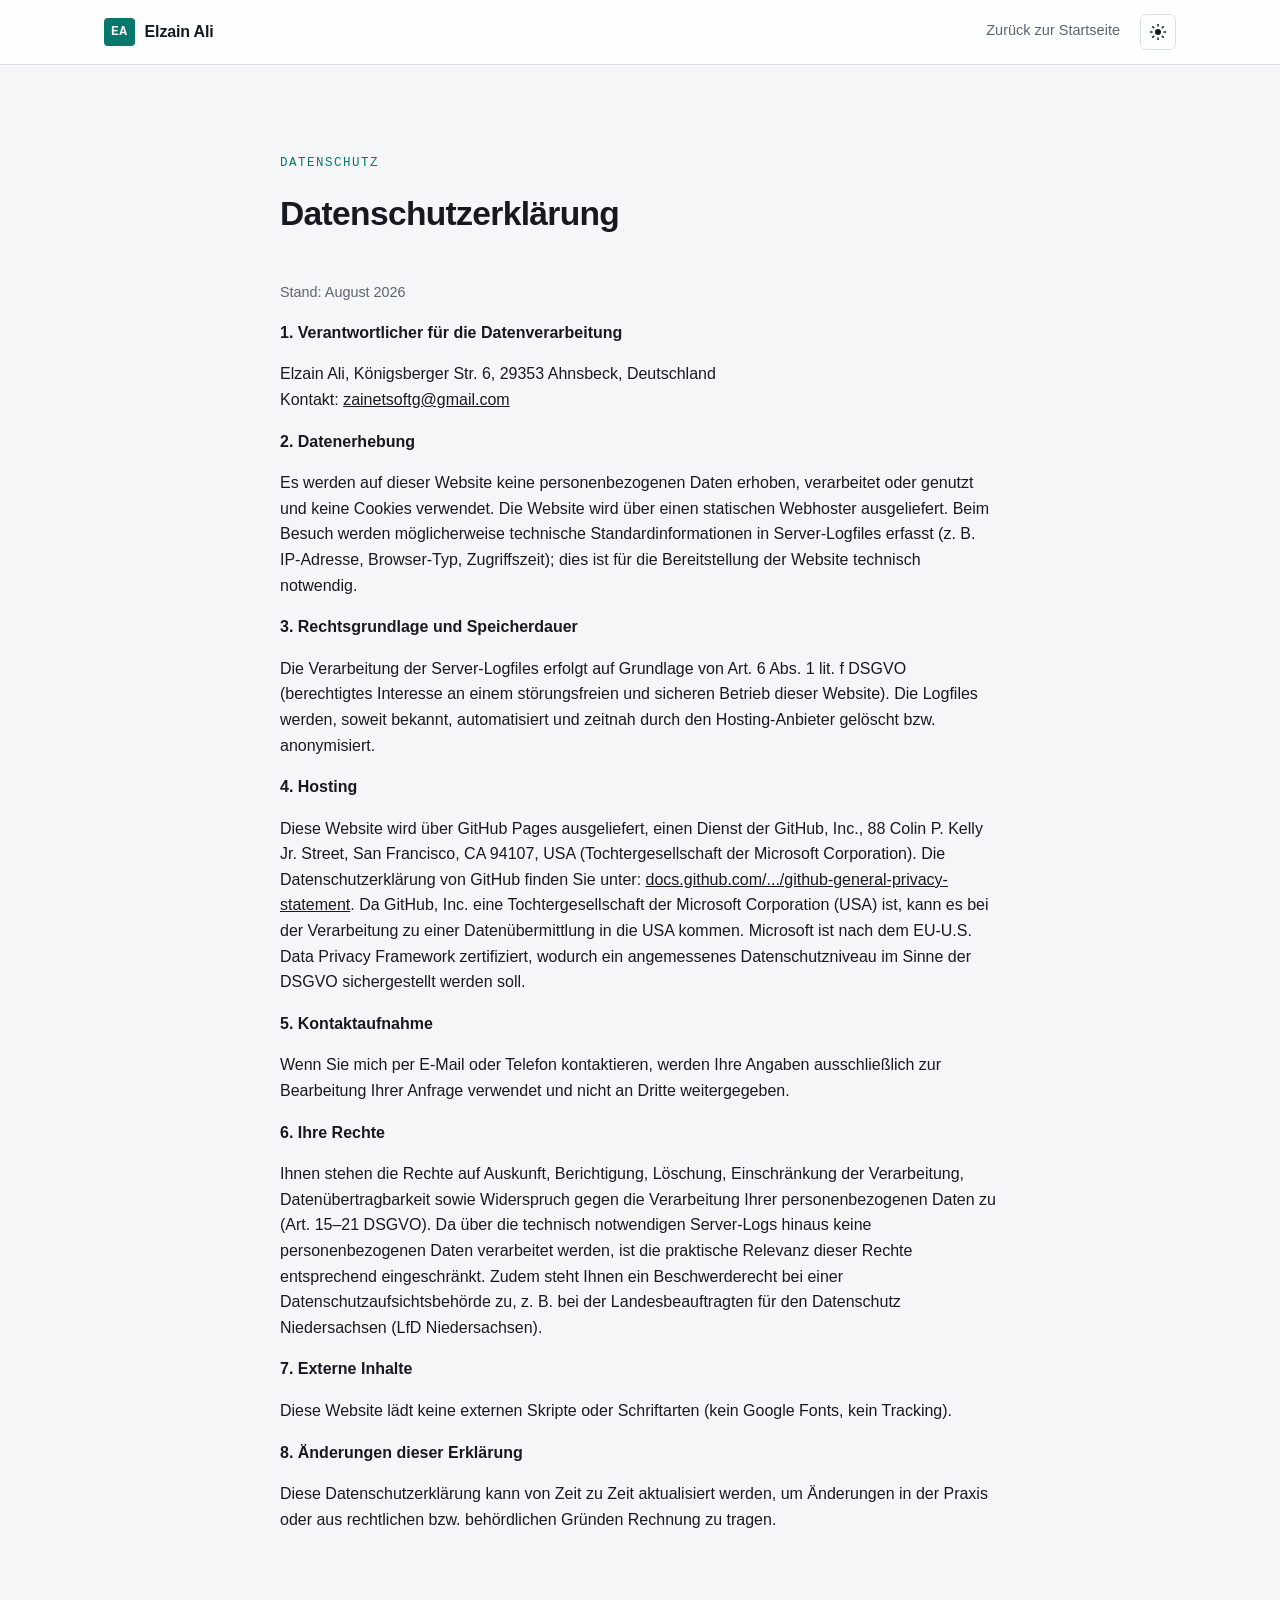
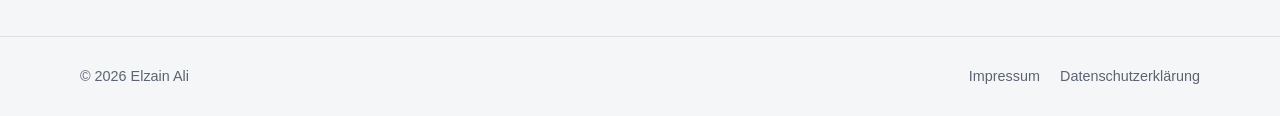
==== datenschutz.html @ a450edaa "add" ====
<!DOCTYPE html>
<html lang="de">
<head>
<meta charset="UTF-8">
<meta name="viewport" content="width=device-width, initial-scale=1.0">
<title>Datenschutzerklärung — Elzain Ali</title>
<meta name="description" content="Datenschutzerklärung der persönlichen Portfolio-Website von Elzain Ali.">
<script>
(function(){
  try{
    var stored = localStorage.getItem('theme');
    var theme = stored || (window.matchMedia('(prefers-color-scheme: light)').matches ? 'light' : 'dark');
    if(theme === 'light'){ document.documentElement.setAttribute('data-theme','light'); }
  }catch(e){}
})();
</script>
<link rel="stylesheet" href="style.css">
</head>
<body>

<header class="site-header">
  <div class="header-inner">
    <a href="index.html" class="brand">
      <span class="brand-mark">EA</span>
      <span class="brand-name">Elzain Ali</span>
    </a>
    <nav class="main-nav" aria-label="Hauptnavigation">
      <a href="index.html">Zurück zur Startseite</a>
      <button type="button" class="theme-toggle" id="theme-toggle" aria-label="Zum hellen Modus wechseln" aria-pressed="false">
        <svg class="icon-moon" viewBox="0 0 24 24" width="18" height="18" aria-hidden="true" focusable="false">
          <mask id="moon-mask">
            <rect x="0" y="0" width="24" height="24" fill="#fff"></rect>
            <circle cx="15" cy="9" r="7" fill="#000"></circle>
          </mask>
          <circle cx="12" cy="12" r="9" fill="currentColor" mask="url(#moon-mask)"></circle>
        </svg>
        <svg class="icon-sun" viewBox="0 0 24 24" width="18" height="18" aria-hidden="true" focusable="false" fill="none" stroke="currentColor" stroke-width="2" stroke-linecap="round">
          <circle cx="12" cy="12" r="4" fill="currentColor" stroke="none"></circle>
          <line x1="12" y1="2" x2="12" y2="4"></line>
          <line x1="12" y1="20" x2="12" y2="22"></line>
          <line x1="2" y1="12" x2="4" y2="12"></line>
          <line x1="20" y1="12" x2="22" y2="12"></line>
          <line x1="4.93" y1="4.93" x2="6.34" y2="6.34"></line>
          <line x1="17.66" y1="17.66" x2="19.07" y2="19.07"></line>
          <line x1="4.93" y1="19.07" x2="6.34" y2="17.66"></line>
          <line x1="17.66" y1="6.34" x2="19.07" y2="4.93"></line>
        </svg>
      </button>
    </nav>
  </div>
</header>

<main id="main">
  <section class="section">
    <div class="section-inner narrow">
      <p class="section-label">Datenschutz</p>
      <h2 class="section-title">Datenschutzerklärung</h2>
      <p style="color:var(--text-muted); font-size:0.9rem;">Stand: August 2026</p>

      <p><strong>1. Verantwortlicher für die Datenverarbeitung</strong></p>
      <p>
        Elzain Ali, Königsberger Str. 6, 29353 Ahnsbeck, Deutschland<br>
        Kontakt: <a href="mailto:zainetsoftg@gmail.com">zainetsoftg@gmail.com</a>
      </p>

      <p><strong>2. Datenerhebung</strong></p>
      <p>
        Es werden auf dieser Website keine personenbezogenen Daten erhoben, verarbeitet oder genutzt
        und keine Cookies verwendet. Die Website wird über einen statischen Webhoster ausgeliefert.
        Beim Besuch werden möglicherweise technische Standardinformationen in Server-Logfiles erfasst
        (z. B. IP-Adresse, Browser-Typ, Zugriffszeit); dies ist für die Bereitstellung der Website
        technisch notwendig.
      </p>

      <p><strong>3. Rechtsgrundlage und Speicherdauer</strong></p>
      <p>
        Die Verarbeitung der Server-Logfiles erfolgt auf Grundlage von Art. 6 Abs. 1 lit. f DSGVO
        (berechtigtes Interesse an einem störungsfreien und sicheren Betrieb dieser Website). Die
        Logfiles werden, soweit bekannt, automatisiert und zeitnah durch den Hosting-Anbieter gelöscht
        bzw. anonymisiert.
      </p>

      <p><strong>4. Hosting</strong></p>
      <p>
        Diese Website wird über GitHub Pages ausgeliefert, einen Dienst der GitHub, Inc.,
        88 Colin P. Kelly Jr. Street, San Francisco, CA 94107, USA (Tochtergesellschaft der
        Microsoft Corporation). Die Datenschutzerklärung von GitHub finden Sie unter:
        <a href="https://docs.github.com/en/site-policy/privacy-policies/github-general-privacy-statement">docs.github.com/.../github-general-privacy-statement</a>.
        Da GitHub, Inc. eine Tochtergesellschaft der Microsoft Corporation (USA) ist, kann es bei der
        Verarbeitung zu einer Datenübermittlung in die USA kommen. Microsoft ist nach dem
        EU-U.S. Data Privacy Framework zertifiziert, wodurch ein angemessenes Datenschutzniveau im
        Sinne der DSGVO sichergestellt werden soll.
      </p>

      <p><strong>5. Kontaktaufnahme</strong></p>
      <p>
        Wenn Sie mich per E-Mail oder Telefon kontaktieren, werden Ihre Angaben ausschließlich zur
        Bearbeitung Ihrer Anfrage verwendet und nicht an Dritte weitergegeben.
      </p>

      <p><strong>6. Ihre Rechte</strong></p>
      <p>
        Ihnen stehen die Rechte auf Auskunft, Berichtigung, Löschung, Einschränkung der Verarbeitung,
        Datenübertragbarkeit sowie Widerspruch gegen die Verarbeitung Ihrer personenbezogenen Daten zu
        (Art. 15–21 DSGVO). Da über die technisch notwendigen Server-Logs hinaus keine
        personenbezogenen Daten verarbeitet werden, ist die praktische Relevanz dieser Rechte
        entsprechend eingeschränkt. Zudem steht Ihnen ein Beschwerderecht bei einer
        Datenschutzaufsichtsbehörde zu, z. B. bei der Landesbeauftragten für den Datenschutz
        Niedersachsen (LfD Niedersachsen).
      </p>

      <p><strong>7. Externe Inhalte</strong></p>
      <p>
        Diese Website lädt keine externen Skripte oder Schriftarten (kein Google Fonts, kein Tracking).
      </p>

      <p><strong>8. Änderungen dieser Erklärung</strong></p>
      <p>
        Diese Datenschutzerklärung kann von Zeit zu Zeit aktualisiert werden, um Änderungen in der
        Praxis oder aus rechtlichen bzw. behördlichen Gründen Rechnung zu tragen.
      </p>
    </div>
  </section>
</main>

<footer class="site-footer">
  <div class="footer-inner">
    <p>© 2026 Elzain Ali</p>
    <nav aria-label="Rechtliches">
      <a href="impressum.html">Impressum</a>
      <a href="datenschutz.html">Datenschutzerklärung</a>
    </nav>
  </div>
</footer>

<script src="script.js"></script>
</body>
</html>
---- style.css ----
/* ===== Tokens ===== */
:root{
  --bg:#14171c;
  --surface:#1b1f26;
  --surface-2:#232830;
  --border:#2e343d;
  --text:#eceef1;
  --text-lead:#dfe3e8;
  --text-soft:#c7cdd5;
  --text-muted:#9ba3af;
  --accent:#4fd1c5;
  --accent-2:#e8b14c;
  --accent-hover:#69ded3;
  --on-accent:#0b0e12;
  --header-bg:rgba(20,23,28,0.9);
  --spot-glow:rgba(79,209,197,0.14);
  --accent-ring:rgba(79,209,197,0.12);

  --font-display: -apple-system, "Segoe UI", "Helvetica Neue", Arial, sans-serif;
  --font-body: -apple-system, "Segoe UI", "Helvetica Neue", Arial, sans-serif;
  --font-mono: ui-monospace, "SFMono-Regular", "Cascadia Code", Consolas, "Courier New", monospace;

  --maxw: 1120px;
}

/* ===== Light theme ===== */
:root[data-theme="light"]{
  --bg:#f5f6f8;
  --surface:#ffffff;
  --surface-2:#eef0f3;
  --border:#dbe0e6;
  --text:#161a20;
  --text-lead:#262b33;
  --text-soft:#3d434d;
  --text-muted:#5b6472;
  --accent:#08776c;
  --accent-2:#8a5a00;
  --accent-hover:#0a6259;
  --on-accent:#f5f6f8;
  --header-bg:rgba(255,255,255,0.85);
  --spot-glow:rgba(8,119,108,0.10);
  --accent-ring:rgba(8,119,108,0.16);
}

*{ box-sizing:border-box; }
html{ scroll-behavior:smooth; }
@media (prefers-reduced-motion: reduce){
  html{ scroll-behavior:auto; }
  *{
    animation-duration:0.001ms !important; animation-iteration-count:1 !important;
    transition-duration:0.001ms !important; transition-delay:0ms !important;
  }
}

body{
  margin:0;
  background:var(--bg);
  color:var(--text);
  font-family:var(--font-body);
  line-height:1.6;
  -webkit-font-smoothing:antialiased;
  transition:background-color .3s ease, color .3s ease;
}

img{ max-width:100%; display:block; }
a{ color:inherit; }

.skip-link{
  position:absolute; left:-999px; top:0;
  background:var(--accent); color:var(--on-accent); padding:10px 16px; z-index:200;
}
.skip-link:focus{ left:12px; top:12px; }

/* ===== Header ===== */
.site-header{
  position:sticky; top:0; z-index:100;
  background:var(--header-bg);
  backdrop-filter:blur(8px);
  border-bottom:1px solid var(--border);
  transition:background-color .3s ease, border-color .3s ease;
}
.header-inner{
  max-width:var(--maxw); margin:0 auto; padding:14px 24px;
  display:flex; align-items:center; justify-content:space-between;
}
.brand{ display:flex; align-items:center; gap:10px; text-decoration:none; }
.brand-mark{
  font-family:var(--font-mono); font-size:13px; font-weight:700;
  color:var(--bg); background:var(--accent);
  padding:4px 7px; border-radius:4px; letter-spacing:0.5px;
}
.brand-name{ font-weight:700; letter-spacing:-0.01em; }

.main-nav{ display:flex; align-items:center; }
.main-nav a{ margin-left:28px; }
.main-nav a:first-child{ margin-left:0; }
.main-nav a{
  position:relative;
  display:inline-block;
  text-decoration:none; color:var(--text-muted); font-size:14.5px;
  font-weight:500; transition:color .15s ease;
  padding-bottom:3px;
}
.main-nav a::after{
  content:"";
  position:absolute; left:50%; bottom:0;
  width:0; height:1.5px;
  background:var(--accent);
  transform:translateX(-50%);
  transition:width .25s ease;
}
.main-nav a:hover, .main-nav a:focus-visible{ color:var(--accent); }
.main-nav a:hover::after, .main-nav a:focus-visible::after{ width:100%; }

/* ===== Theme toggle ===== */
.theme-toggle{
  position:relative;
  width:36px; height:36px;
  margin-left:20px;
  flex-shrink:0;
  display:inline-flex; align-items:center; justify-content:center;
  border:1px solid var(--border);
  border-radius:6px;
  background:none;
  color:var(--text);
  cursor:pointer;
  transition:border-color .3s ease, color .3s ease;
}
.theme-toggle:hover{ border-color:var(--accent); color:var(--accent); }
.theme-toggle svg{
  position:absolute;
  transition:opacity .35s ease, transform .45s ease;
}
.theme-toggle .icon-sun{ opacity:0; transform:rotate(-90deg) scale(.5); }
.theme-toggle .icon-moon{ opacity:1; transform:rotate(0deg) scale(1); }
:root[data-theme="light"] .theme-toggle .icon-moon{ opacity:0; transform:rotate(110deg) scale(.5); }
:root[data-theme="light"] .theme-toggle .icon-sun{ opacity:1; transform:rotate(0deg) scale(1); }

.nav-toggle{
  display:none; flex-direction:column; justify-content:center; align-items:center;
  width:36px; height:36px; background:none; border:1px solid var(--border);
  border-radius:6px; cursor:pointer;
  transition:border-color .3s ease;
}
.nav-toggle span{ width:20px; height:2px; background:var(--text); border-radius:2px; transition:background-color .3s ease; }
.nav-toggle span + span{ margin-top:5px; }

@media (max-width:760px){
  .main-nav{
    position:absolute; top:100%; left:0; right:0;
    background:var(--surface); border-bottom:1px solid var(--border);
    flex-direction:column; align-items:flex-start; padding:8px 24px 18px;
    display:none;
    transition:background-color .3s ease, border-color .3s ease;
  }
  .main-nav.open{ display:flex; }
  .nav-toggle{ display:flex; }
  .theme-toggle{ margin-left:0; margin-top:14px; }
}

/* ===== Hero ===== */
.hero{
  position:relative;
  padding:96px 24px 64px;
  overflow:hidden;
}
.hero::before{
  content:"";
  position:absolute;
  inset:0;
  z-index:0;
  background:radial-gradient(
    circle 420px at var(--spot-x, 50%) var(--spot-y, 30%),
    var(--spot-glow), transparent 70%
  );
  opacity:0;
  transition:opacity .4s ease;
  pointer-events:none;
}
.hero.spotlight-active::before{ opacity:1; }
.hero-inner{ position:relative; z-index:1; max-width:var(--maxw); margin:0 auto; }

.hero-top{
  display:flex;
  align-items:center;
  gap:48px;
  flex-wrap:wrap-reverse;
}
.hero-text{ flex:1 1 420px; min-width:0; }

.hero-photo{
  width:180px;
  height:180px;
  flex-shrink:0;
  border-radius:50%;
  object-fit:cover;
  border:3px solid var(--accent);
  box-shadow:0 0 0 6px var(--accent-ring);
  transition:border-color .3s ease, box-shadow .3s ease;
}

@media (max-width:820px){
  .hero-top{ flex-direction:column-reverse; align-items:flex-start; gap:28px; }
}
@media (max-width:640px){
  .hero-photo{ width:120px; height:120px; }
}

.eyebrow{
  font-family:var(--font-mono); font-size:12.5px; letter-spacing:0.14em;
  color:var(--accent); margin:0 0 18px; text-transform:uppercase;
}
.hero-name{
  font-family:var(--font-display);
  font-size:clamp(2.4rem, 6vw, 4.2rem);
  font-weight:800; letter-spacing:-0.03em; line-height:1.02;
  margin:0 0 10px;
}
.hero-role{
  font-size:clamp(1rem, 2vw, 1.25rem); color:var(--text-muted);
  margin:0 0 26px; font-weight:500;
}
.hero-pitch{
  max-width:620px; font-size:1.05rem; color:var(--text-soft);
  margin:0 0 34px;
}
.hero-actions{ display:flex; gap:14px; flex-wrap:wrap; margin-bottom:56px; }

.btn{
  display:inline-block; text-decoration:none; font-weight:600; font-size:0.95rem;
  padding:13px 24px; border-radius:8px; transition:transform .15s ease, background .15s ease, border-color .15s ease;
}
.btn-primary{ background:var(--accent); color:var(--on-accent); }
.btn-primary:hover{ transform:translateY(-2px); background:var(--accent-hover); }
.btn-ghost{ border:1px solid var(--border); color:var(--text); }
.btn-ghost:hover{ border-color:var(--accent); color:var(--accent); }
.btn-block{ width:100%; text-align:center; margin-top:22px; }

.spec-row{
  display:grid; grid-template-columns:repeat(3,1fr);
  gap:20px; margin:0; padding-top:28px; border-top:1px solid var(--border);
  max-width:760px;
}
.spec-item dt{
  font-family:var(--font-mono); font-size:11px; letter-spacing:0.1em;
  text-transform:uppercase; color:var(--text-muted); margin-bottom:6px;
}
.spec-item dd{ margin:0; font-size:0.92rem; font-weight:600; }

@media (max-width:640px){
  .spec-row{ grid-template-columns:1fr; gap:16px; }
}

.trace{ width:100%; height:auto; display:block; }
.trace path{
  fill:none; stroke:var(--border); stroke-width:2;
}
#trace-path{
  stroke:var(--accent);
  stroke-dasharray:1600;
  stroke-dashoffset:1600;
  animation:draw 1.8s ease forwards .3s;
}
.trace-node{ fill:var(--accent-2); opacity:0; animation:fadein .4s ease forwards 1.8s; }
@keyframes draw{ to{ stroke-dashoffset:0; } }
@keyframes fadein{ to{ opacity:1; } }

/* ===== Sections ===== */
.section{ padding:88px 24px; }
.section.alt{ background:var(--surface); }
.section-inner{ max-width:var(--maxw); margin:0 auto; }
.section-inner.narrow{ max-width:720px; }

.section-label{
  font-family:var(--font-mono); font-size:12.5px; letter-spacing:0.12em;
  color:var(--accent); text-transform:uppercase; margin:0 0 14px;
}
.section-title{
  font-size:clamp(1.6rem,3vw,2.1rem); font-weight:800; letter-spacing:-0.02em;
  margin:0 0 40px;
}
.lead{ font-size:1.1rem; color:var(--text-lead); margin:0 0 18px; }

/* ===== Skill modules ===== */
.module-grid{
  display:grid; grid-template-columns:repeat(2,1fr); gap:20px;
}
@media (max-width:720px){ .module-grid{ grid-template-columns:1fr; } }

.module-card{
  position:relative;
  background:var(--surface);
  border:1px solid var(--border);
  border-radius:10px;
  padding:26px 24px 24px;
  will-change:transform;
  transition:background-color .3s ease, border-color .3s ease;
}
.section.alt .module-card{ background:var(--surface-2); }

.module-pins{ display:flex; gap:6px; margin-bottom:16px; }
.module-pins span{
  width:6px; height:6px; border-radius:50%; background:var(--border);
}
.module-card:nth-child(1) .module-pins span:nth-child(1),
.module-card:nth-child(2) .module-pins span:nth-child(2),
.module-card:nth-child(3) .module-pins span:nth-child(3),
.module-card:nth-child(4) .module-pins span:nth-child(4){
  background:var(--accent-2);
}

.module-tag{
  font-family:var(--font-mono); font-size:11px; letter-spacing:0.1em;
  color:var(--text-muted); margin:0 0 10px;
}
.module-card h3{ margin:0 0 10px; font-size:1.15rem; letter-spacing:-0.01em; }
.module-card p{ margin:0; color:var(--text-muted); font-size:0.95rem; }

/* ===== Projects ===== */
.project-list{ display:flex; flex-direction:column; gap:16px; }
.project-card{
  position:relative;
  border:1px solid var(--border); border-radius:10px;
  padding:26px 28px; background:var(--surface);
  transition:border-color .15s ease, background-color .3s ease;
  will-change:transform;
}
.project-card:hover{ border-color:var(--accent); }
.project-head{ display:flex; align-items:baseline; gap:14px; margin-bottom:10px; flex-wrap:wrap; }
.project-id{
  font-family:var(--font-mono); font-size:11px; color:var(--accent-2); letter-spacing:0.08em;
}
.project-head h3{ margin:0; font-size:1.25rem; letter-spacing:-0.01em; }
.project-card p{ margin:0 0 16px; color:var(--text-soft); }

.tag-list{ list-style:none; display:flex; gap:10px; flex-wrap:wrap; margin:0; padding:0; }
.tag-list li{
  font-family:var(--font-mono); font-size:11.5px; color:var(--text-muted);
  border:1px solid var(--border); border-radius:5px; padding:4px 9px;
}

/* ===== About: Highlight Box ===== */
.highlight-box{
  border:1px solid var(--border);
  border-radius:12px;
  background:var(--surface);
  padding:24px 28px;
  margin-top:32px;
  transition:background-color .3s ease, border-color .3s ease;
}
.highlight-label{
  font-family:var(--font-mono); font-size:11px; letter-spacing:0.1em;
  text-transform:uppercase; color:var(--accent); margin:0 0 10px;
}
.highlight-text{ margin:0 0 18px; color:var(--text-muted); font-size:0.98rem; }
.highlight-link{
  display:inline-flex; align-items:center; gap:6px;
  font-weight:600; font-size:0.95rem; text-decoration:none;
  color:var(--text); border-bottom:1px solid var(--border);
  padding-bottom:2px; transition:color .15s ease, border-color .15s ease;
}
.highlight-link:hover{ color:var(--accent); border-color:var(--accent); }
.highlight-link span{ transition:transform .15s ease; }
.highlight-link:hover span{ transform:translateX(3px); }

/* ===== Contact ===== */
.contact-card{
  border:1px solid var(--border); border-radius:12px; background:var(--surface-2);
  padding:32px; margin-top:8px;
  transition:background-color .3s ease, border-color .3s ease;
}
.contact-list{ display:grid; gap:18px; margin:0; }
.contact-list dt{
  font-family:var(--font-mono); font-size:11px; letter-spacing:0.1em;
  text-transform:uppercase; color:var(--text-muted); margin-bottom:4px;
}
.contact-list dd{ margin:0; font-size:1.05rem; font-weight:600; }
.contact-list a{ text-decoration:none; }
.contact-list a:hover{ color:var(--accent); }

/* ===== Footer ===== */
.site-footer{ border-top:1px solid var(--border); padding:28px 24px; transition:border-color .3s ease; }
.footer-inner{
  max-width:var(--maxw); margin:0 auto; display:flex;
  justify-content:space-between; align-items:center; flex-wrap:wrap; gap:12px;
}
.footer-inner p{ margin:0; color:var(--text-muted); font-size:0.9rem; }
.footer-inner nav{ display:flex; gap:20px; }
.footer-inner a{
  text-decoration:none; color:var(--text-muted); font-size:0.9rem;
}
.footer-inner a:hover{ color:var(--accent); }

/* ===== Reveal on scroll ===== */
.reveal{ opacity:0; transform:translateY(16px); transition:opacity .5s ease, transform .5s ease; }
.reveal.is-visible{ opacity:1; transform:none; }

/* Stagger reveal for grouped cards */
.module-grid > .reveal:nth-child(1){ transition-delay:0s; }
.module-grid > .reveal:nth-child(2){ transition-delay:.08s; }
.module-grid > .reveal:nth-child(3){ transition-delay:.16s; }
.module-grid > .reveal:nth-child(4){ transition-delay:.24s; }

.project-list > .reveal:nth-child(1){ transition-delay:0s; }
.project-list > .reveal:nth-child(2){ transition-delay:.08s; }
.project-list > .reveal:nth-child(3){ transition-delay:.16s; }
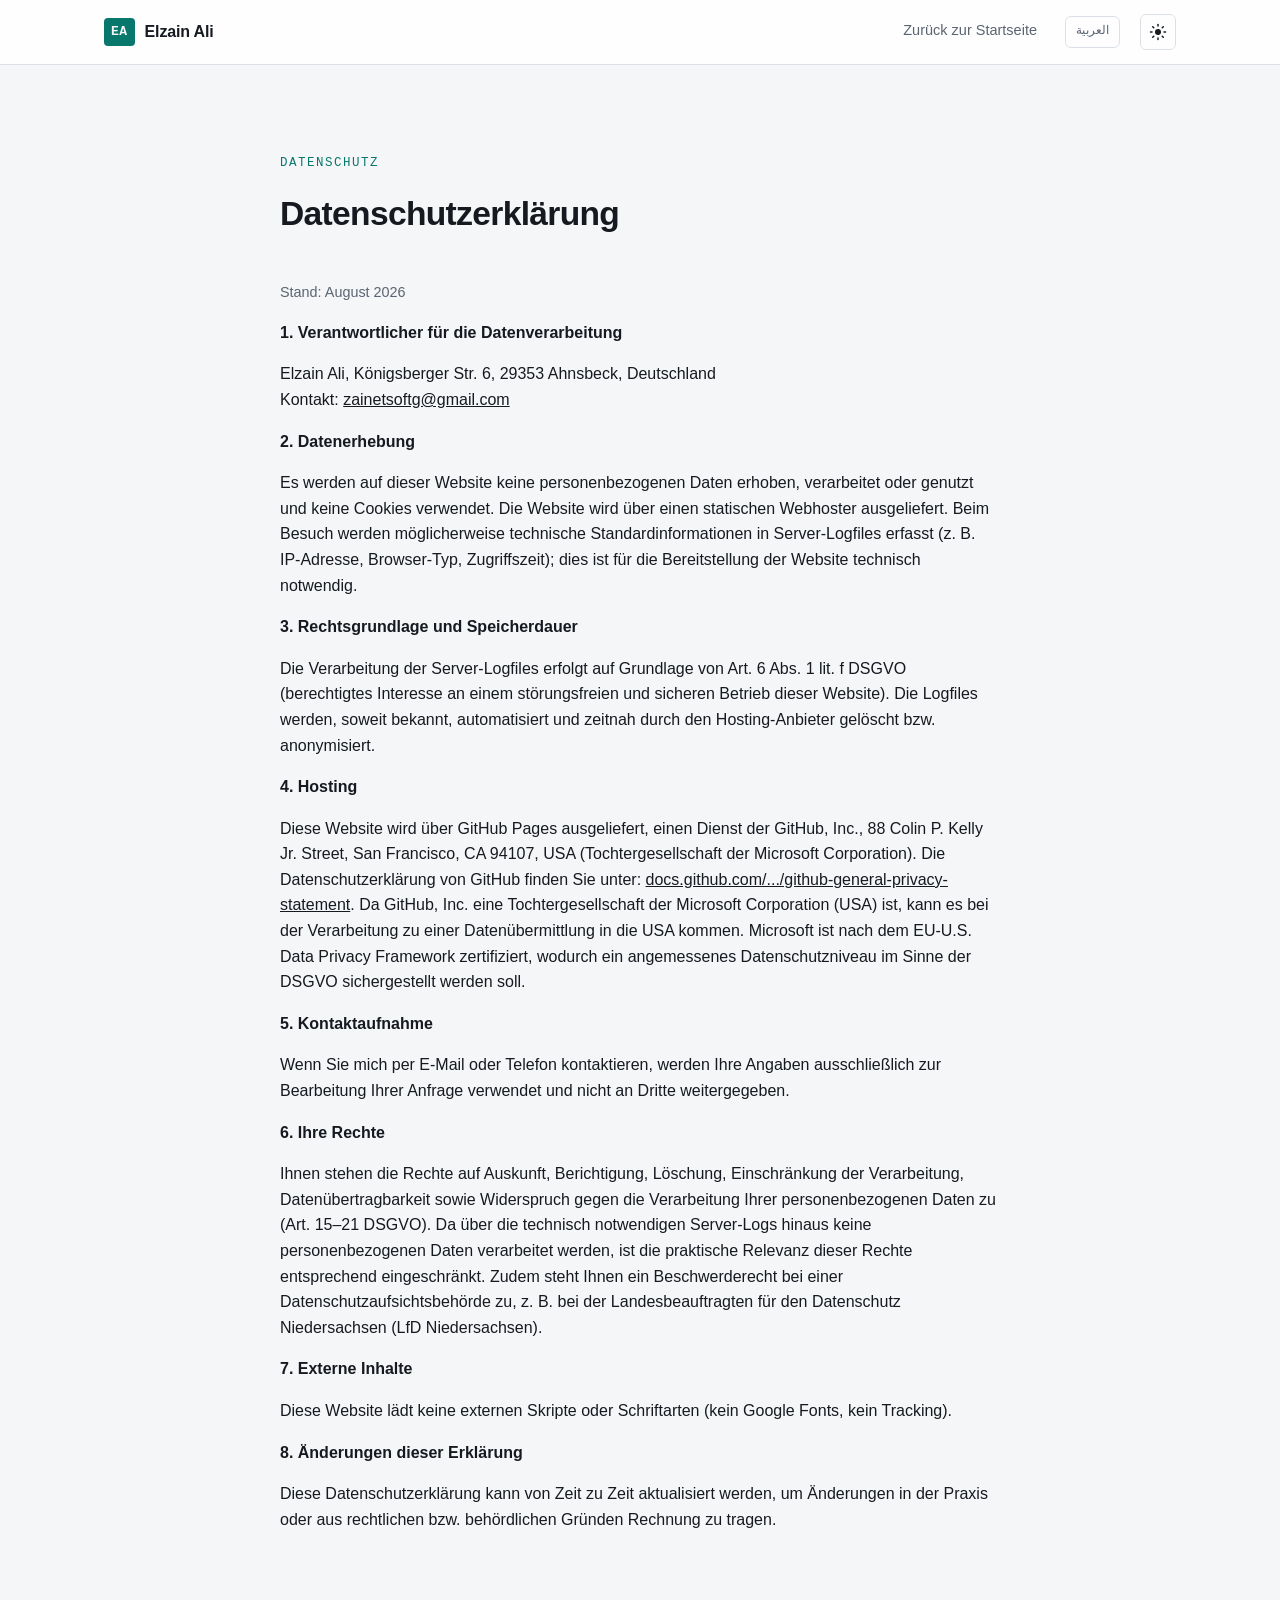
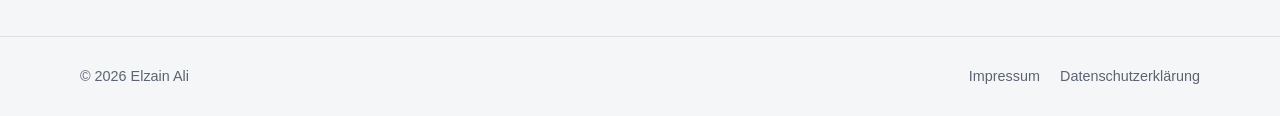
==== commit 007166a1: "اضف" ====
--- a/datenschutz.html
+++ b/datenschutz.html
@@ -26,6 +26,7 @@
     </a>
     <nav class="main-nav" aria-label="Hauptnavigation">
       <a href="index.html">Zurück zur Startseite</a>
+      <a href="datenschutz-ar.html" class="lang-switch" lang="ar" dir="rtl" hreflang="ar">العربية</a>
       <button type="button" class="theme-toggle" id="theme-toggle" aria-label="Zum hellen Modus wechseln" aria-pressed="false">
         <svg class="icon-moon" viewBox="0 0 24 24" width="18" height="18" aria-hidden="true" focusable="false">
           <mask id="moon-mask">
--- a/style.css
+++ b/style.css
@@ -136,6 +136,20 @@
 :root[data-theme="light"] .theme-toggle .icon-moon{ opacity:0; transform:rotate(110deg) scale(.5); }
 :root[data-theme="light"] .theme-toggle .icon-sun{ opacity:1; transform:rotate(0deg) scale(1); }
 
+/* ===== Language switch ===== */
+.main-nav a.lang-switch{
+  font-family:var(--font-mono);
+  font-size:12px;
+  padding:5px 10px;
+  border:1px solid var(--border);
+  border-radius:6px;
+  transition:border-color .3s ease, color .15s ease;
+}
+.main-nav a.lang-switch::after{ display:none; }
+.main-nav a.lang-switch:hover, .main-nav a.lang-switch:focus-visible{
+  border-color:var(--accent); color:var(--accent);
+}
+
 .nav-toggle{
   display:none; flex-direction:column; justify-content:center; align-items:center;
   width:36px; height:36px; background:none; border:1px solid var(--border);
@@ -404,3 +418,31 @@
 .project-list > .reveal:nth-child(1){ transition-delay:0s; }
 .project-list > .reveal:nth-child(2){ transition-delay:.08s; }
 .project-list > .reveal:nth-child(3){ transition-delay:.16s; }
+
+/* ===== Arabic / RTL support ===== */
+html[lang="ar"]{
+  --font-display: Tahoma, "Segoe UI", Arial, sans-serif;
+  --font-body: Tahoma, "Segoe UI", Arial, sans-serif;
+  --font-mono: Tahoma, "Segoe UI", Arial, sans-serif;
+}
+html[lang="ar"] .eyebrow,
+html[lang="ar"] .section-label,
+html[lang="ar"] .section-title,
+html[lang="ar"] .module-tag,
+html[lang="ar"] .module-card h3,
+html[lang="ar"] .project-head h3,
+html[lang="ar"] .project-id,
+html[lang="ar"] .spec-item dt,
+html[lang="ar"] .contact-list dt,
+html[lang="ar"] .highlight-label{
+  letter-spacing:normal;
+}
+
+html[dir="rtl"] .skip-link{ left:auto; right:-999px; }
+html[dir="rtl"] .skip-link:focus{ left:auto; right:12px; }
+html[dir="rtl"] .main-nav a{ margin-left:0; margin-right:28px; }
+html[dir="rtl"] .main-nav a:first-child{ margin-right:0; }
+html[dir="rtl"] .theme-toggle{ margin-left:0; margin-right:20px; }
+@media (max-width:760px){
+  html[dir="rtl"] .theme-toggle{ margin-right:0; }
+}
